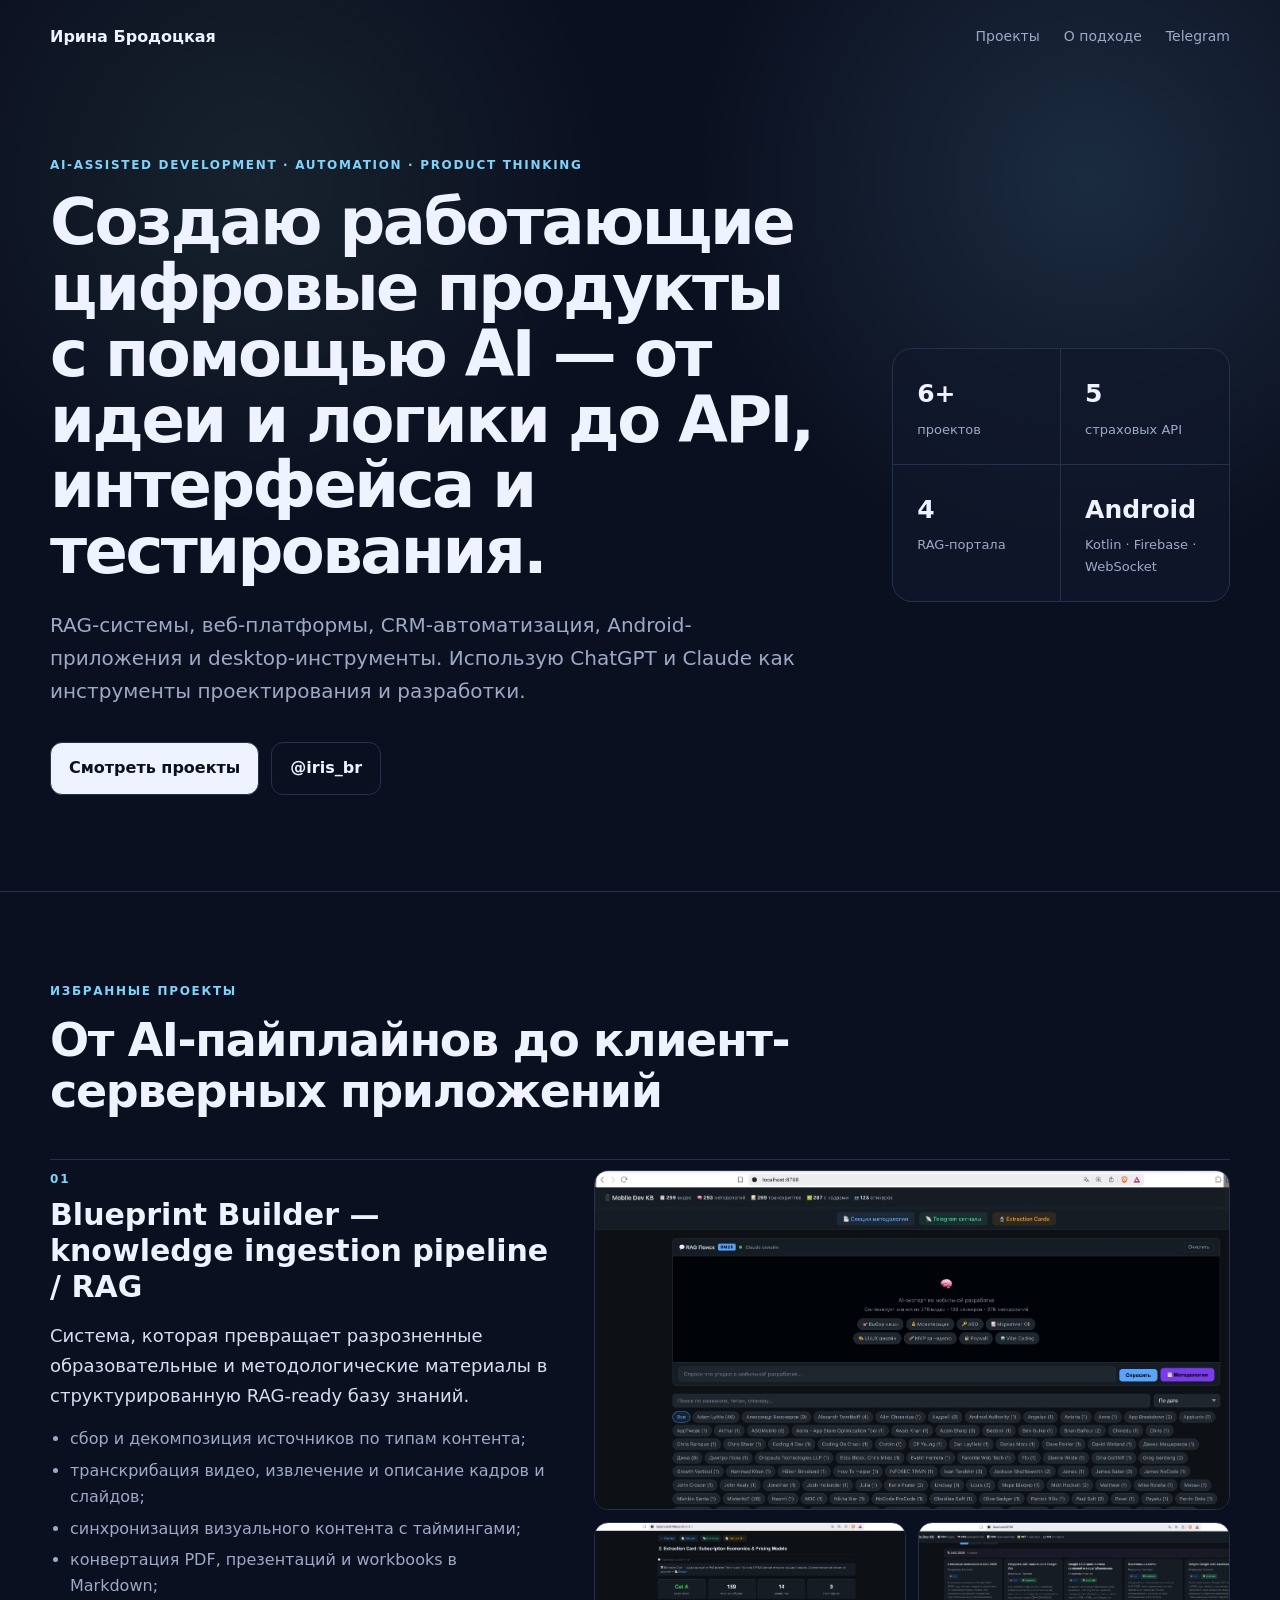
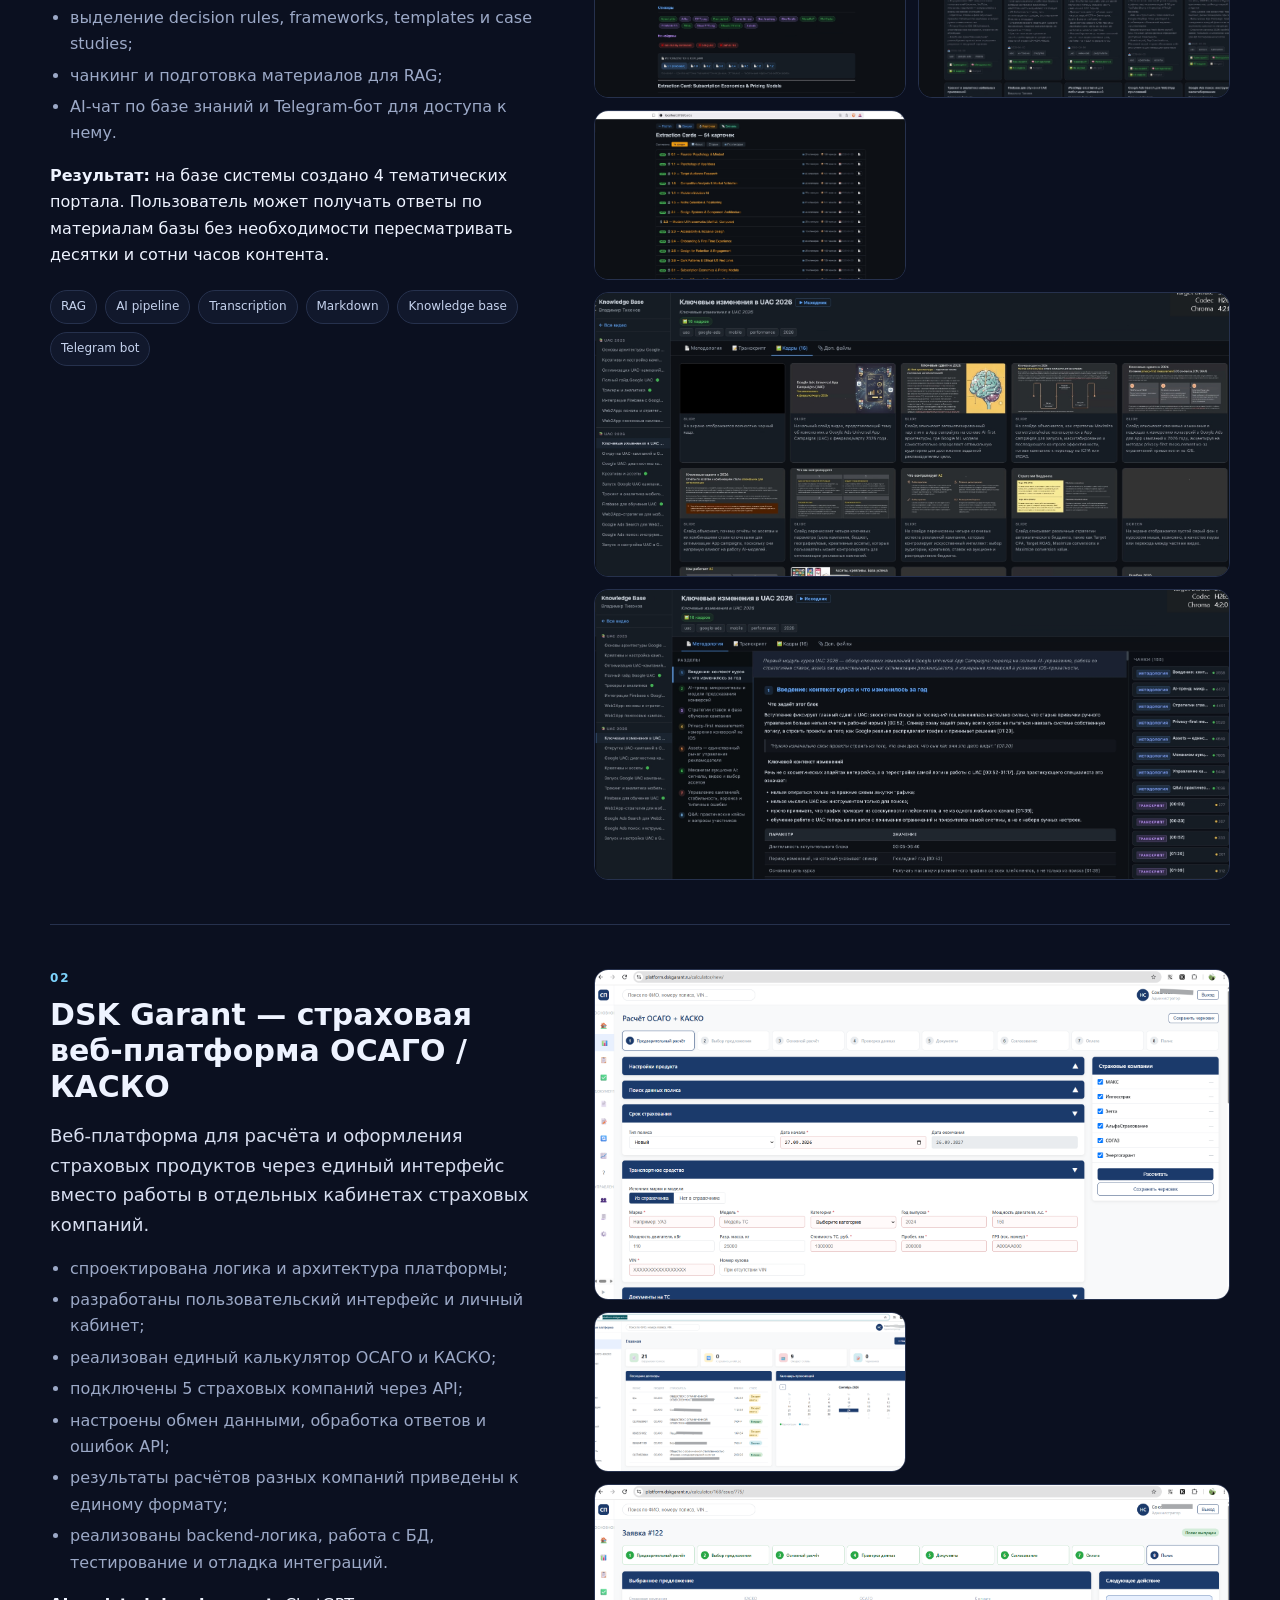
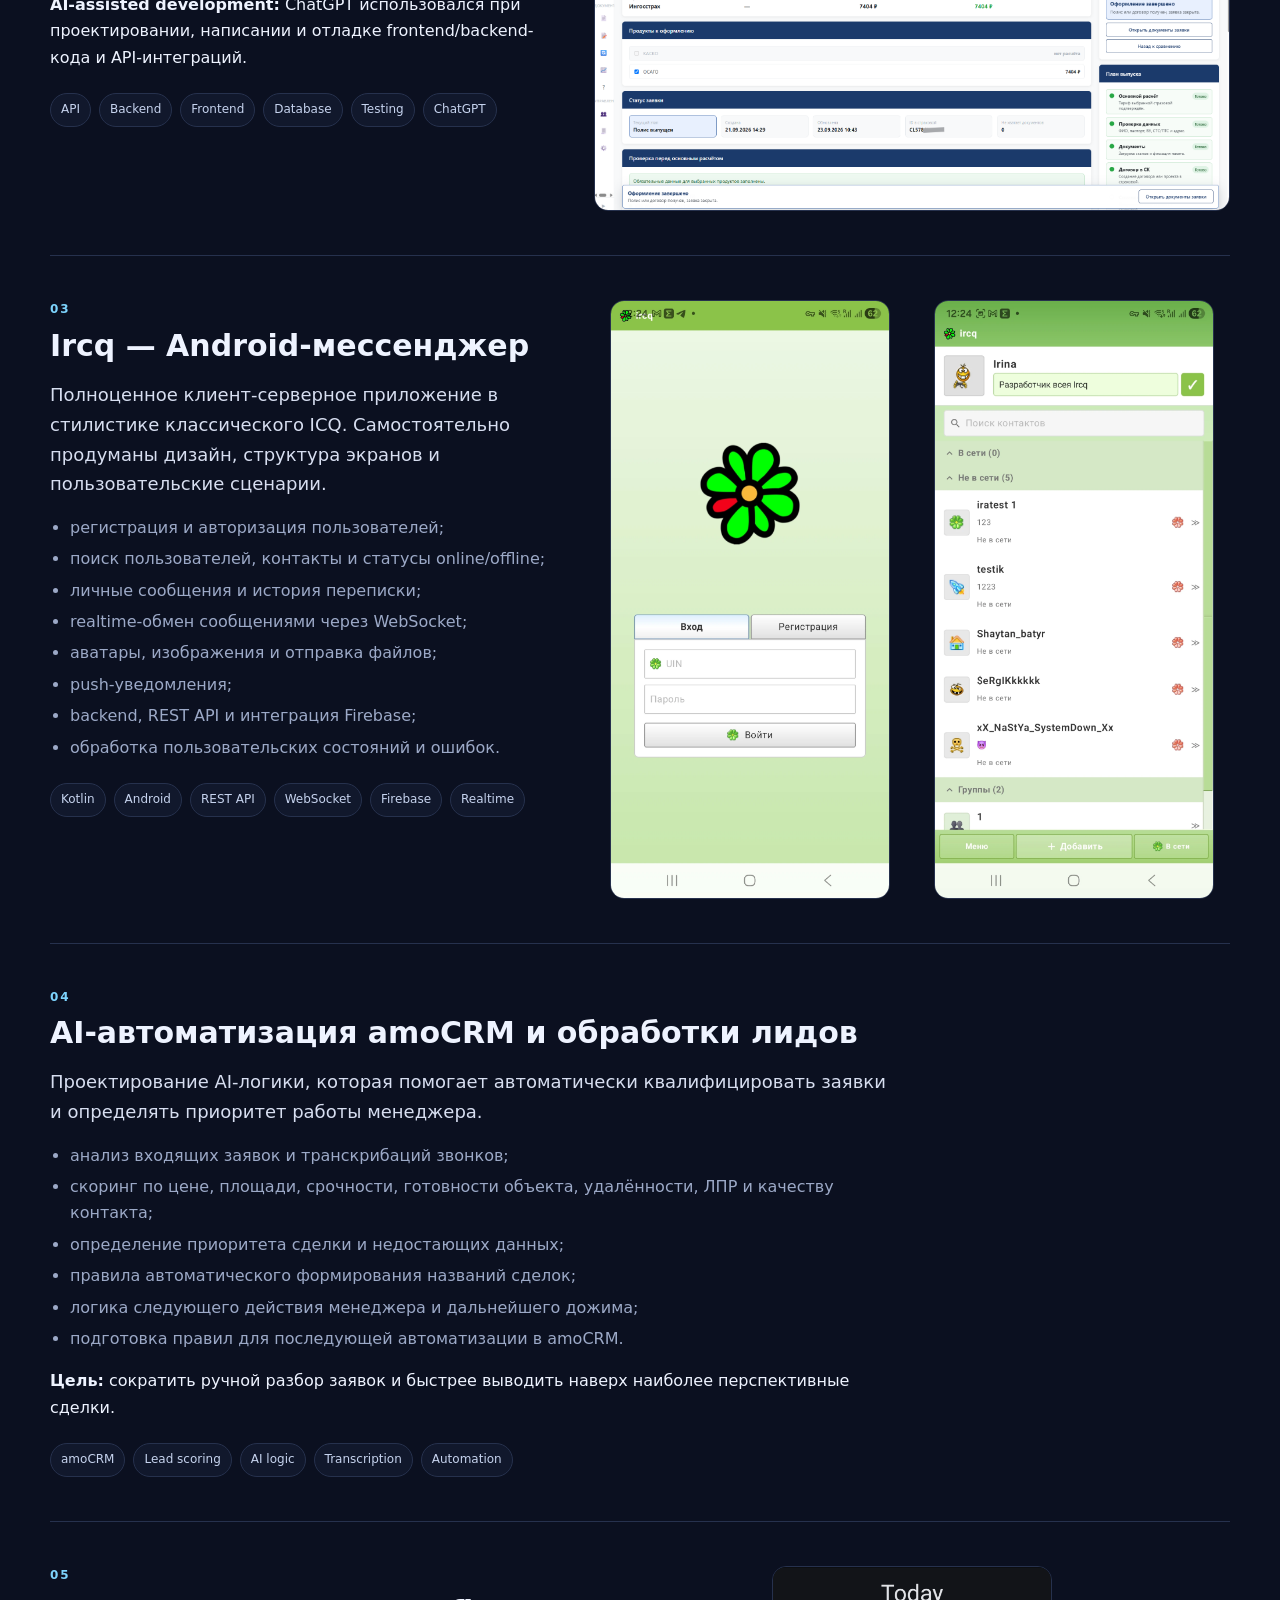
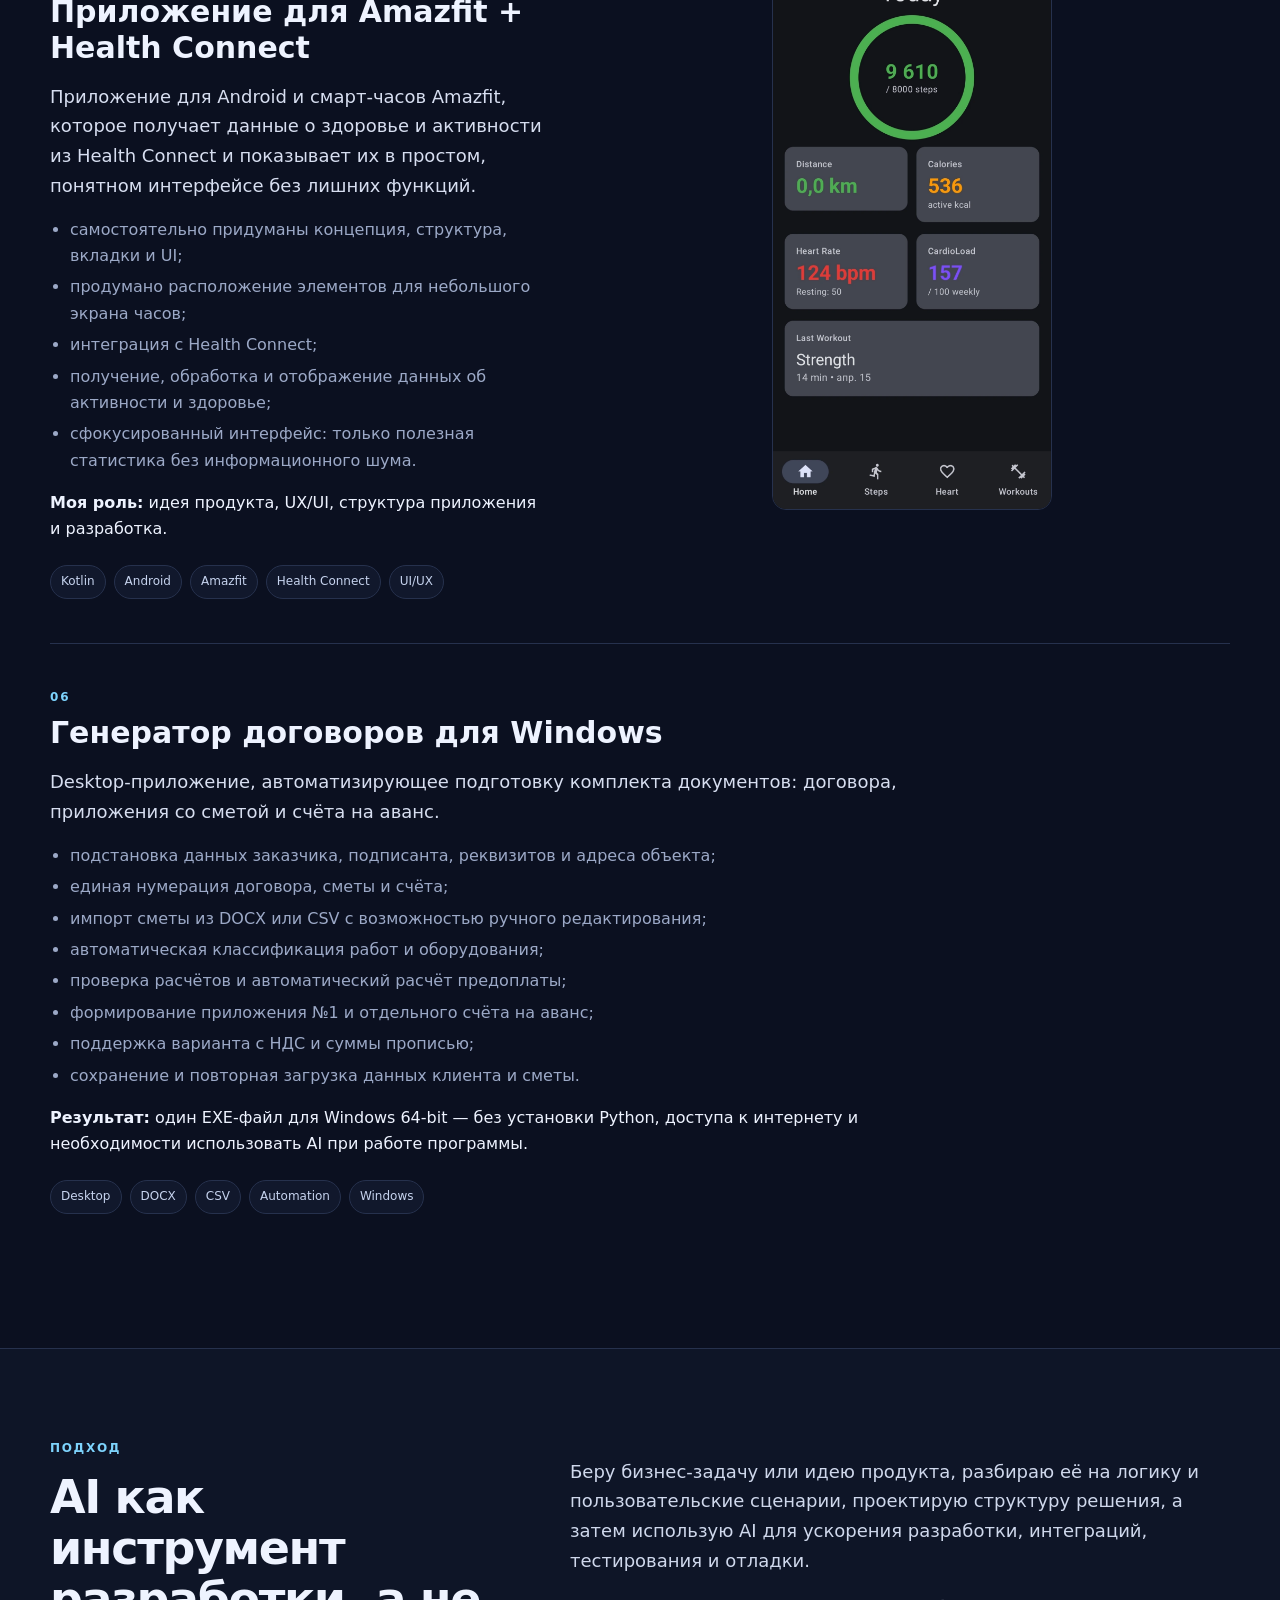
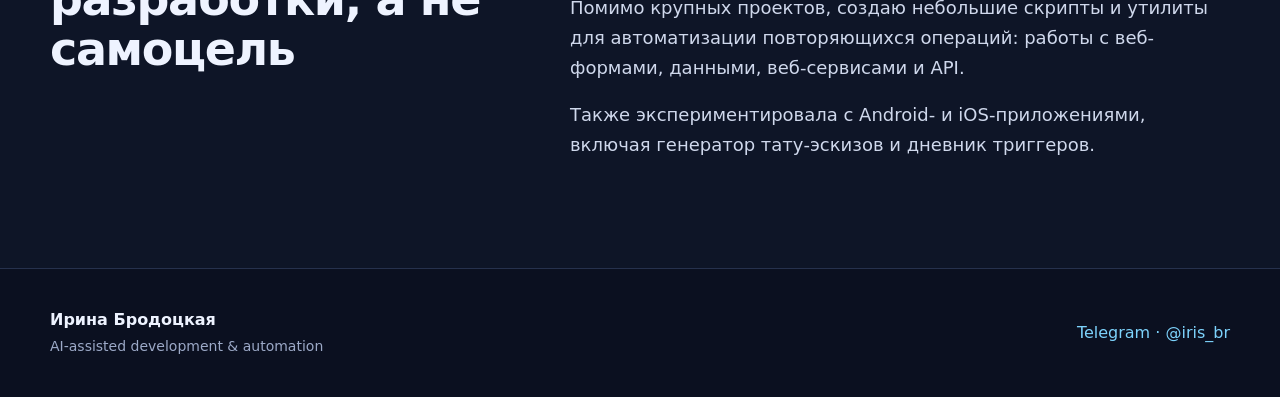
==== index.html @ db93c149 "Add new files" ====
<!doctype html>
<html lang="ru">
<head>
  <meta charset="utf-8" />
  <meta name="viewport" content="width=device-width, initial-scale=1" />
  <meta name="description" content="Портфолио Ирины Бродоцкой — AI-assisted development, RAG, API-интеграции, автоматизация, Android и web-разработка." />
  <title>Ирина Бродоцкая — AI-assisted development & automation</title>
  <link rel="stylesheet" href="styles.css" />
</head>
<body>
  <header class="hero" id="top">
    <nav class="nav container">
      <a class="brand" href="#top">Ирина Бродоцкая</a>
      <div class="nav-links">
        <a href="#projects">Проекты</a>
        <a href="#about">О подходе</a>
        <a href="https://t.me/iris_br" target="_blank" rel="noreferrer">Telegram</a>
      </div>
    </nav>

    <div class="container hero-grid">
      <div>
        <p class="eyebrow">AI-assisted development · automation · product thinking</p>
        <h1>Создаю работающие цифровые продукты с помощью AI — от идеи и логики до API, интерфейса и тестирования.</h1>
        <p class="lead">RAG-системы, веб-платформы, CRM-автоматизация, Android-приложения и desktop-инструменты. Использую ChatGPT и Claude как инструменты проектирования и разработки.</p>
        <div class="hero-actions">
          <a class="btn primary" href="#projects">Смотреть проекты</a>
          <a class="btn ghost" href="https://t.me/iris_br" target="_blank" rel="noreferrer">@iris_br</a>
        </div>
      </div>
      <aside class="hero-card">
        <div><strong>6+</strong><span>проектов</span></div>
        <div><strong>5</strong><span>страховых API</span></div>
        <div><strong>4</strong><span>RAG-портала</span></div>
        <div><strong>Android</strong><span>Kotlin · Firebase · WebSocket</span></div>
      </aside>
    </div>
  </header>

  <main>
    <section class="section container" id="projects">
      <div class="section-head">
        <p class="eyebrow">Избранные проекты</p>
        <h2>От AI-пайплайнов до клиент-серверных приложений</h2>
      </div>

      <article class="project featured">
        <div class="project-copy">
          <div class="project-num">01</div>
          <h3>Blueprint Builder — knowledge ingestion pipeline / RAG</h3>
          <p class="project-intro">Система, которая превращает разрозненные образовательные и методологические материалы в структурированную RAG-ready базу знаний.</p>
          <ul>
            <li>сбор и декомпозиция источников по типам контента;</li>
            <li>транскрибация видео, извлечение и описание кадров и слайдов;</li>
            <li>синхронизация визуального контента с таймингами;</li>
            <li>конвертация PDF, презентаций и workbooks в Markdown;</li>
            <li>выделение decision rules, frameworks, templates и case studies;</li>
            <li>чанкинг и подготовка материалов для RAG;</li>
            <li>AI-чат по базе знаний и Telegram-бот для доступа к нему.</li>
          </ul>
          <p><strong>Результат:</strong> на базе системы создано 4 тематических портала. Пользователь может получать ответы по материалам базы без необходимости пересматривать десятки и сотни часов контента.</p>
          <div class="tags"><span>RAG</span><span>AI pipeline</span><span>Transcription</span><span>Markdown</span><span>Knowledge base</span><span>Telegram bot</span></div>
        </div>
        <div class="gallery gallery-3">
          <button class="shot wide" data-src="assets/image1.png"><img src="assets/image1.png" alt="Интерфейс Blueprint Builder" /></button>
          <button class="shot" data-src="assets/image2.png"><img src="assets/image2.png" alt="Карточка извлечённой методологии" /></button>
          <button class="shot" data-src="assets/image4.png"><img src="assets/image4.png" alt="Структурированные карточки в портале" /></button>
          <button class="shot" data-src="assets/image7.png"><img src="assets/image7.png" alt="Список карточек знаний" /></button>
          <button class="shot wide" data-src="assets/image11.png"><img src="assets/image11.png" alt="Knowledge base portal" /></button>
          <button class="shot wide" data-src="assets/image12.png"><img src="assets/image12.png" alt="AI-чат и база знаний" /></button>
        </div>
      </article>

      <article class="project">
        <div class="project-copy">
          <div class="project-num">02</div>
          <h3>DSK Garant — страховая веб-платформа ОСАГО / КАСКО</h3>
          <p class="project-intro">Веб-платформа для расчёта и оформления страховых продуктов через единый интерфейс вместо работы в отдельных кабинетах страховых компаний.</p>
          <ul>
            <li>спроектирована логика и архитектура платформы;</li>
            <li>разработаны пользовательский интерфейс и личный кабинет;</li>
            <li>реализован единый калькулятор ОСАГО и КАСКО;</li>
            <li>подключены 5 страховых компаний через API;</li>
            <li>настроены обмен данными, обработка ответов и ошибок API;</li>
            <li>результаты расчётов разных компаний приведены к единому формату;</li>
            <li>реализованы backend-логика, работа с БД, тестирование и отладка интеграций.</li>
          </ul>
          <p><strong>AI-assisted development:</strong> ChatGPT использовался при проектировании, написании и отладке frontend/backend-кода и API-интеграций.</p>
          <div class="tags"><span>API</span><span>Backend</span><span>Frontend</span><span>Database</span><span>Testing</span><span>ChatGPT</span></div>
        </div>
        <div class="gallery">
          <button class="shot wide" data-src="assets/image5.png"><img src="assets/image5.png" alt="Интерфейс расчёта ОСАГО и КАСКО" /></button>
          <button class="shot" data-src="assets/image6.png"><img src="assets/image6.png" alt="Личный кабинет DSK Garant" /></button>
          <button class="shot wide" data-src="assets/image10.png"><img src="assets/image10.png" alt="Карточка расчёта страхования" /></button>
        </div>
      </article>

      <article class="project">
        <div class="project-copy">
          <div class="project-num">03</div>
          <h3>Ircq — Android-мессенджер</h3>
          <p class="project-intro">Полноценное клиент-серверное приложение в стилистике классического ICQ. Самостоятельно продуманы дизайн, структура экранов и пользовательские сценарии.</p>
          <ul>
            <li>регистрация и авторизация пользователей;</li>
            <li>поиск пользователей, контакты и статусы online/offline;</li>
            <li>личные сообщения и история переписки;</li>
            <li>realtime-обмен сообщениями через WebSocket;</li>
            <li>аватары, изображения и отправка файлов;</li>
            <li>push-уведомления;</li>
            <li>backend, REST API и интеграция Firebase;</li>
            <li>обработка пользовательских состояний и ошибок.</li>
          </ul>
          <div class="tags"><span>Kotlin</span><span>Android</span><span>REST API</span><span>WebSocket</span><span>Firebase</span><span>Realtime</span></div>
        </div>
        <div class="gallery phone-gallery">
          <button class="shot phone" data-src="assets/image3.png"><img src="assets/image3.png" alt="Экран авторизации Ircq" /></button>
          <button class="shot phone" data-src="assets/image9.png"><img src="assets/image9.png" alt="Контакты в Ircq" /></button>
        </div>
      </article>

      <article class="project no-media">
        <div class="project-copy">
          <div class="project-num">04</div>
          <h3>AI-автоматизация amoCRM и обработки лидов</h3>
          <p class="project-intro">Проектирование AI-логики, которая помогает автоматически квалифицировать заявки и определять приоритет работы менеджера.</p>
          <ul>
            <li>анализ входящих заявок и транскрибаций звонков;</li>
            <li>скоринг по цене, площади, срочности, готовности объекта, удалённости, ЛПР и качеству контакта;</li>
            <li>определение приоритета сделки и недостающих данных;</li>
            <li>правила автоматического формирования названий сделок;</li>
            <li>логика следующего действия менеджера и дальнейшего дожима;</li>
            <li>подготовка правил для последующей автоматизации в amoCRM.</li>
          </ul>
          <p><strong>Цель:</strong> сократить ручной разбор заявок и быстрее выводить наверх наиболее перспективные сделки.</p>
          <div class="tags"><span>amoCRM</span><span>Lead scoring</span><span>AI logic</span><span>Transcription</span><span>Automation</span></div>
        </div>
      </article>

      <article class="project">
        <div class="project-copy">
          <div class="project-num">05</div>
          <h3>Приложение для Amazfit + Health Connect</h3>
          <p class="project-intro">Приложение для Android и смарт-часов Amazfit, которое получает данные о здоровье и активности из Health Connect и показывает их в простом, понятном интерфейсе без лишних функций.</p>
          <ul>
            <li>самостоятельно придуманы концепция, структура, вкладки и UI;</li>
            <li>продумано расположение элементов для небольшого экрана часов;</li>
            <li>интеграция с Health Connect;</li>
            <li>получение, обработка и отображение данных об активности и здоровье;</li>
            <li>сфокусированный интерфейс: только полезная статистика без информационного шума.</li>
          </ul>
          <p><strong>Моя роль:</strong> идея продукта, UX/UI, структура приложения и разработка.</p>
          <div class="tags"><span>Kotlin</span><span>Android</span><span>Amazfit</span><span>Health Connect</span><span>UI/UX</span></div>
        </div>
        <div class="gallery phone-gallery single-phone">
          <button class="shot phone" data-src="assets/image8.png"><img src="assets/image8.png" alt="Экран статистики приложения для Amazfit" /></button>
        </div>
      </article>

      <article class="project no-media">
        <div class="project-copy">
          <div class="project-num">06</div>
          <h3>Генератор договоров для Windows</h3>
          <p class="project-intro">Desktop-приложение, автоматизирующее подготовку комплекта документов: договора, приложения со сметой и счёта на аванс.</p>
          <ul>
            <li>подстановка данных заказчика, подписанта, реквизитов и адреса объекта;</li>
            <li>единая нумерация договора, сметы и счёта;</li>
            <li>импорт сметы из DOCX или CSV с возможностью ручного редактирования;</li>
            <li>автоматическая классификация работ и оборудования;</li>
            <li>проверка расчётов и автоматический расчёт предоплаты;</li>
            <li>формирование приложения №1 и отдельного счёта на аванс;</li>
            <li>поддержка варианта с НДС и суммы прописью;</li>
            <li>сохранение и повторная загрузка данных клиента и сметы.</li>
          </ul>
          <p><strong>Результат:</strong> один EXE-файл для Windows 64-bit — без установки Python, доступа к интернету и необходимости использовать AI при работе программы.</p>
          <div class="tags"><span>Desktop</span><span>DOCX</span><span>CSV</span><span>Automation</span><span>Windows</span></div>
        </div>
      </article>
    </section>

    <section class="section muted" id="about">
      <div class="container about-grid">
        <div>
          <p class="eyebrow">Подход</p>
          <h2>AI как инструмент разработки, а не самоцель</h2>
        </div>
        <div class="about-copy">
          <p>Беру бизнес-задачу или идею продукта, разбираю её на логику и пользовательские сценарии, проектирую структуру решения, а затем использую AI для ускорения разработки, интеграций, тестирования и отладки.</p>
          <p>Помимо крупных проектов, создаю небольшие скрипты и утилиты для автоматизации повторяющихся операций: работы с веб-формами, данными, веб-сервисами и API.</p>
          <p>Также экспериментировала с Android- и iOS-приложениями, включая генератор тату-эскизов и дневник триггеров.</p>
        </div>
      </div>
    </section>
  </main>

  <footer class="footer">
    <div class="container footer-row">
      <div><strong>Ирина Бродоцкая</strong><br><span>AI-assisted development & automation</span></div>
      <a href="https://t.me/iris_br" target="_blank" rel="noreferrer">Telegram · @iris_br</a>
    </div>
  </footer>

  <dialog id="lightbox" class="lightbox">
    <button class="lightbox-close" aria-label="Закрыть">×</button>
    <img src="" alt="Увеличенный скриншот" />
  </dialog>

  <script src="script.js"></script>
</body>
</html>
---- styles.css ----
:root{
  --bg:#0b1020;
  --panel:#11182c;
  --panel2:#151e35;
  --text:#eef3ff;
  --muted:#9ca9c7;
  --line:#26314d;
  --accent:#7dd3fc;
  --accent2:#a7f3d0;
  --max:1180px;
}
*{box-sizing:border-box}
html{scroll-behavior:smooth}
body{margin:0;font-family:Inter,ui-sans-serif,system-ui,-apple-system,BlinkMacSystemFont,"Segoe UI",sans-serif;background:var(--bg);color:var(--text);line-height:1.65}
a{color:inherit;text-decoration:none}
img{display:block;max-width:100%}
.container{width:min(var(--max),calc(100% - 40px));margin:auto}
.hero{background:radial-gradient(circle at 85% 20%,rgba(125,211,252,.14),transparent 30%),radial-gradient(circle at 20% 20%,rgba(167,243,208,.08),transparent 28%),var(--bg);border-bottom:1px solid var(--line)}
.nav{height:74px;display:flex;align-items:center;justify-content:space-between}.brand{font-weight:800}.nav-links{display:flex;gap:24px;color:var(--muted);font-size:14px}.nav-links a:hover{color:var(--text)}
.hero-grid{display:grid;grid-template-columns:1.6fr .7fr;gap:70px;align-items:center;padding:82px 0 96px}.eyebrow{text-transform:uppercase;letter-spacing:.14em;font-size:12px;font-weight:800;color:var(--accent);margin:0 0 14px}.hero h1{font-size:clamp(38px,5vw,66px);line-height:1.03;letter-spacing:-.04em;margin:0 0 24px;max-width:980px}.lead{font-size:20px;color:var(--muted);max-width:820px;margin:0}.hero-actions{display:flex;gap:12px;margin-top:34px}.btn{display:inline-flex;align-items:center;justify-content:center;border:1px solid var(--line);padding:12px 18px;border-radius:12px;font-weight:700}.btn.primary{background:var(--text);color:var(--bg)}.btn.ghost:hover{background:var(--panel)}
.hero-card{display:grid;grid-template-columns:1fr 1fr;border:1px solid var(--line);background:rgba(17,24,44,.7);border-radius:20px;overflow:hidden}.hero-card div{padding:24px;border-right:1px solid var(--line);border-bottom:1px solid var(--line)}.hero-card div:nth-child(2n){border-right:0}.hero-card div:nth-child(n+3){border-bottom:0}.hero-card strong{display:block;font-size:25px}.hero-card span{display:block;color:var(--muted);font-size:13px;margin-top:4px}
.section{padding:90px 0}.section-head{max-width:760px;margin-bottom:42px}.section h2{font-size:clamp(31px,4vw,46px);line-height:1.1;letter-spacing:-.03em;margin:0}.project{display:grid;grid-template-columns:.88fr 1.12fr;gap:44px;padding:44px 0;border-top:1px solid var(--line)}.project.featured{padding-top:10px}.project.no-media{grid-template-columns:1fr}.project.no-media .project-copy{max-width:850px}.project-num{font-size:12px;color:var(--accent);font-weight:800;letter-spacing:.16em}.project h3{font-size:30px;line-height:1.2;margin:8px 0 16px}.project-intro{font-size:18px;color:#d7def0}.project p{margin:14px 0}.project ul{padding-left:20px;color:var(--muted)}.project li{margin:5px 0}.tags{display:flex;gap:8px;flex-wrap:wrap;margin-top:22px}.tags span{font-size:12px;color:#c6d3ee;border:1px solid var(--line);background:var(--panel);border-radius:999px;padding:6px 10px}
.gallery{display:grid;grid-template-columns:1fr 1fr;gap:12px;align-content:start}.gallery-3{grid-template-columns:repeat(2,1fr)}.shot{border:1px solid var(--line);background:#080c18;padding:0;border-radius:14px;overflow:hidden;cursor:zoom-in;min-height:160px}.shot img{width:100%;height:100%;object-fit:cover;transition:transform .25s ease}.shot:hover img{transform:scale(1.015)}.shot.wide{grid-column:span 2}.phone-gallery{grid-template-columns:1fr 1fr;justify-items:center}.shot.phone{width:min(100%,280px);min-height:420px;background:#0a0f1c}.shot.phone img{object-fit:contain;height:100%}.single-phone{grid-template-columns:1fr}
.muted{background:#0e1527;border-top:1px solid var(--line);border-bottom:1px solid var(--line)}.about-grid{display:grid;grid-template-columns:.8fr 1.2fr;gap:80px}.about-copy{font-size:18px;color:#cfd8ec}.footer{padding:38px 0}.footer-row{display:flex;justify-content:space-between;gap:20px;align-items:center}.footer span{color:var(--muted);font-size:14px}.footer a{color:var(--accent)}
.lightbox{width:min(94vw,1400px);height:min(92vh,900px);padding:0;border:0;border-radius:16px;background:#050811;box-shadow:0 30px 100px #000}.lightbox::backdrop{background:rgba(0,0,0,.82)}.lightbox img{width:100%;height:100%;object-fit:contain}.lightbox-close{position:absolute;right:12px;top:10px;width:42px;height:42px;border:0;border-radius:50%;background:rgba(10,15,28,.8);color:white;font-size:28px;cursor:pointer}
@media (max-width:900px){.hero-grid,.project,.about-grid{grid-template-columns:1fr}.hero-grid{gap:36px;padding:58px 0 72px}.hero-card{max-width:560px}.project{gap:28px}.gallery{order:2}.about-grid{gap:24px}.nav-links a:not(:last-child){display:none}}
@media (max-width:600px){.container{width:min(var(--max),calc(100% - 26px))}.hero h1{font-size:39px}.lead{font-size:17px}.hero-card{grid-template-columns:1fr 1fr}.hero-card div{padding:17px}.section{padding:64px 0}.project{padding:34px 0}.project h3{font-size:25px}.gallery,.gallery-3{grid-template-columns:1fr}.shot.wide{grid-column:span 1}.phone-gallery{grid-template-columns:1fr}.footer-row{align-items:flex-start;flex-direction:column}.nav{height:64px}}
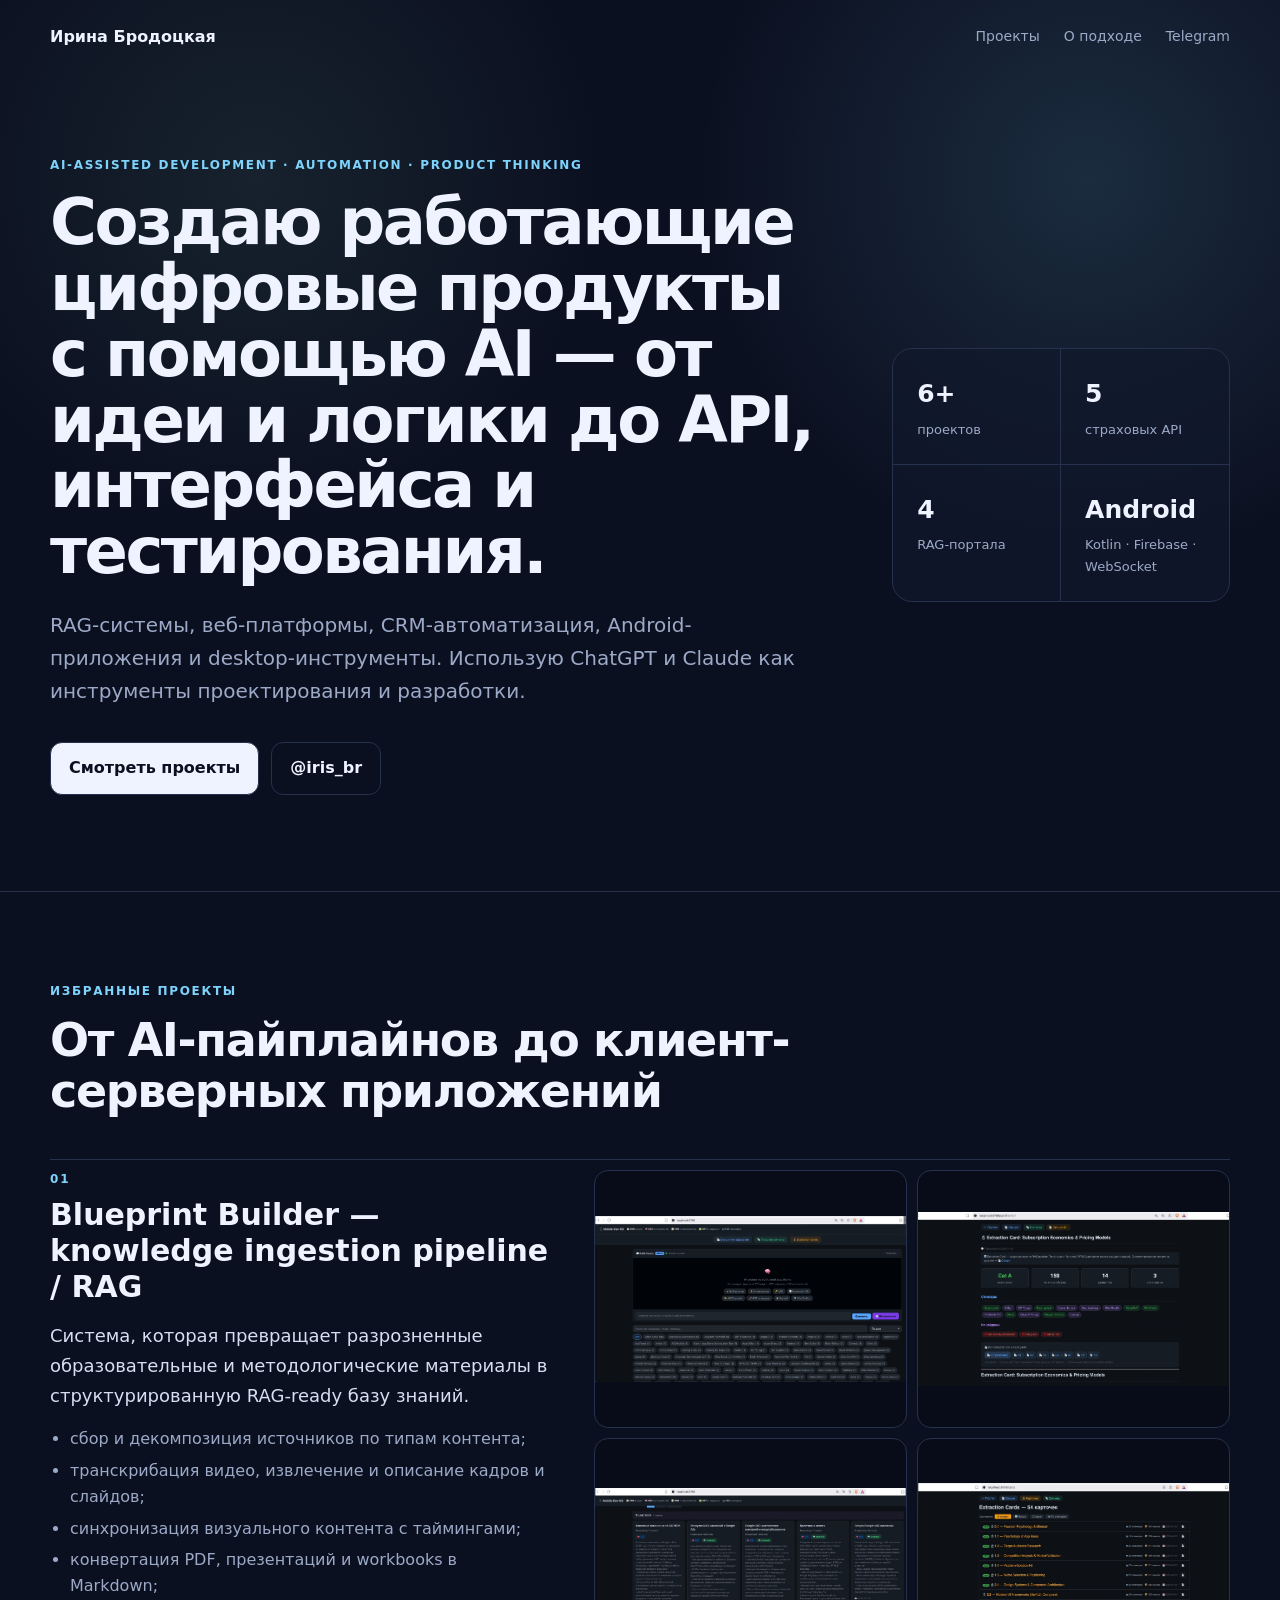
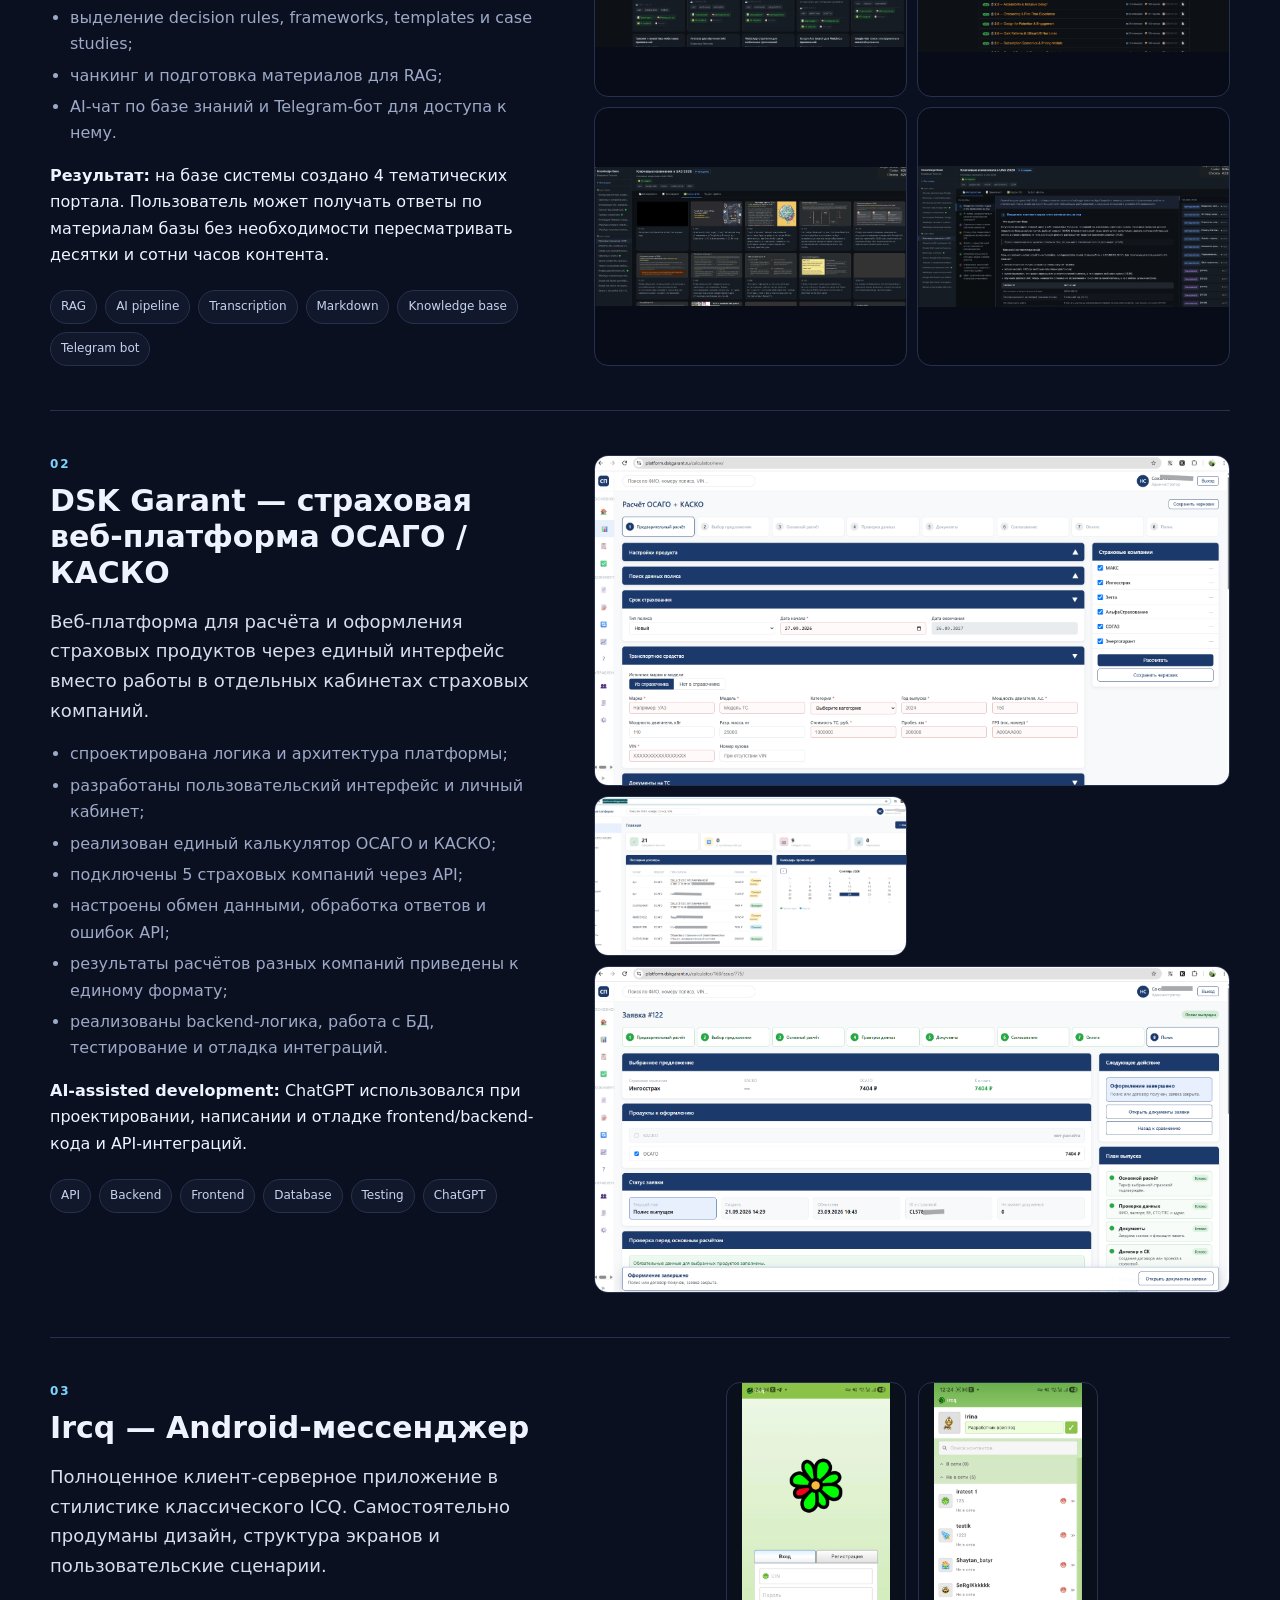
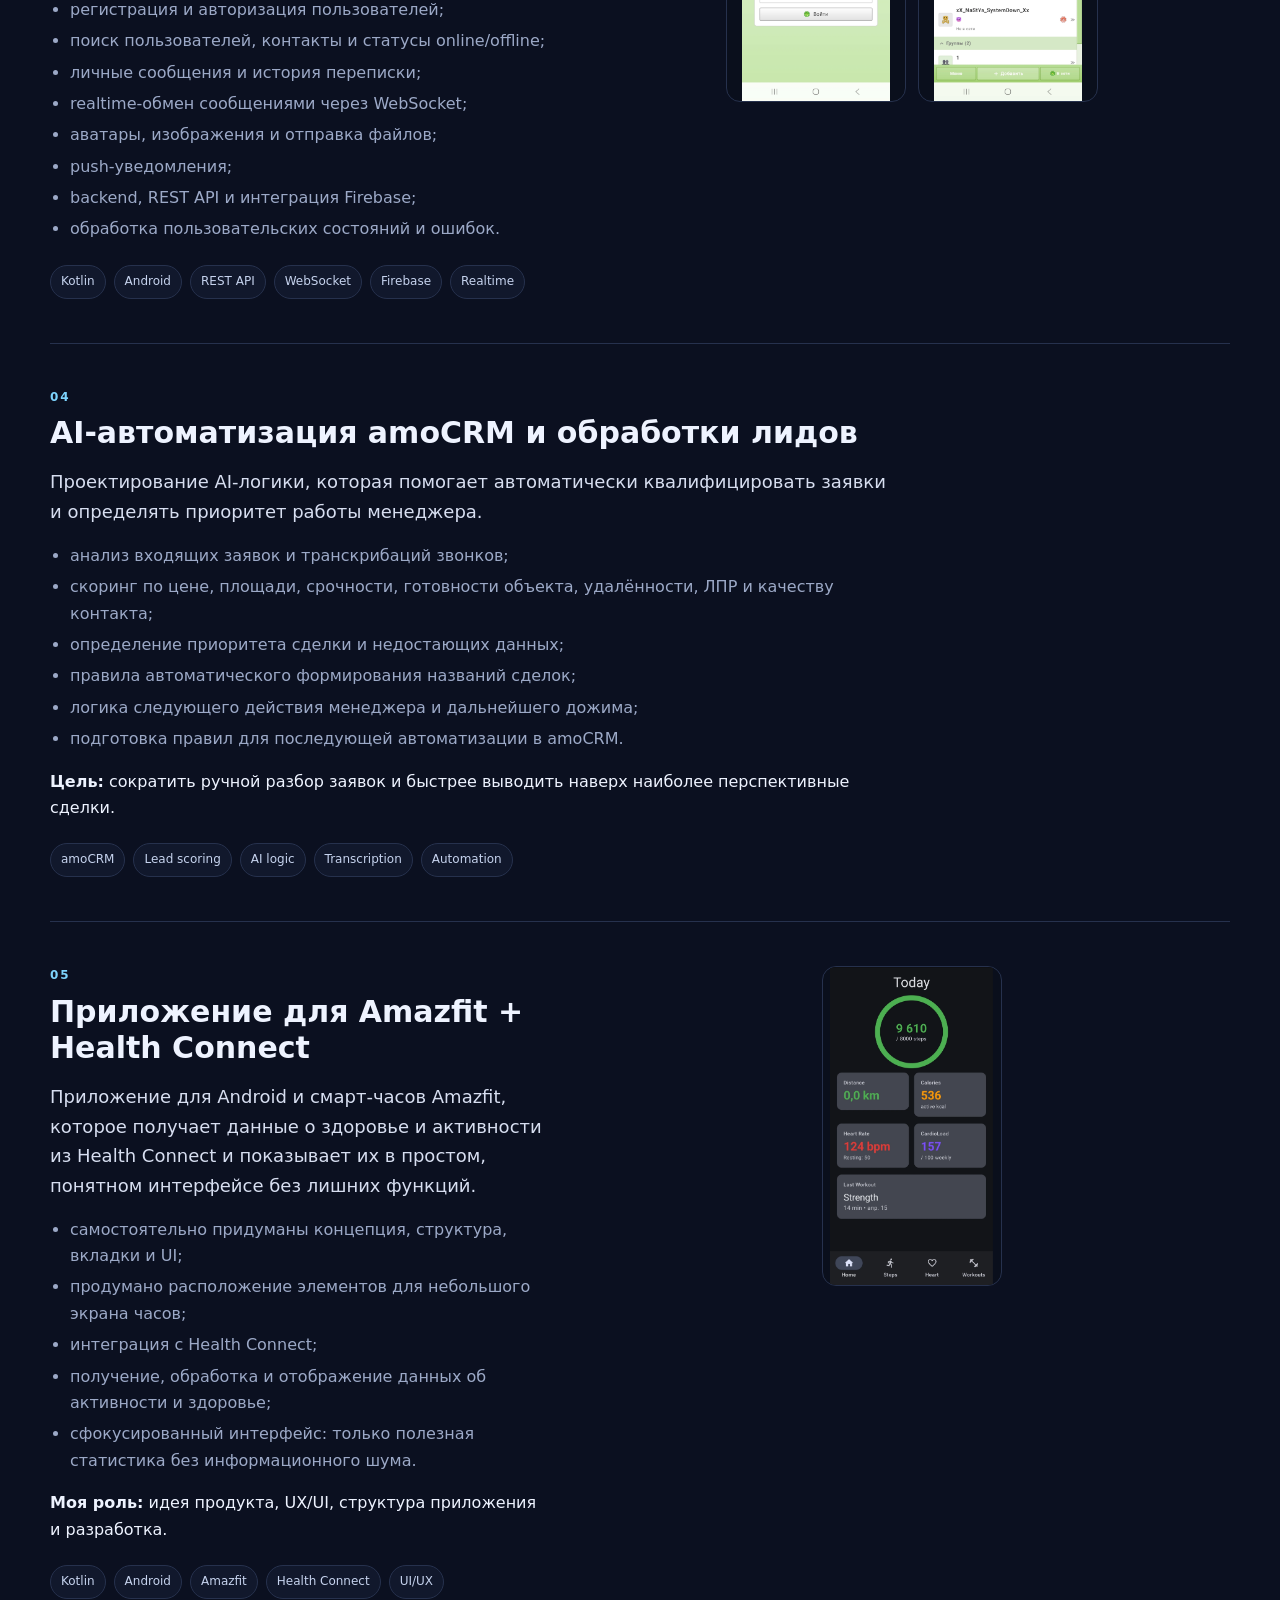
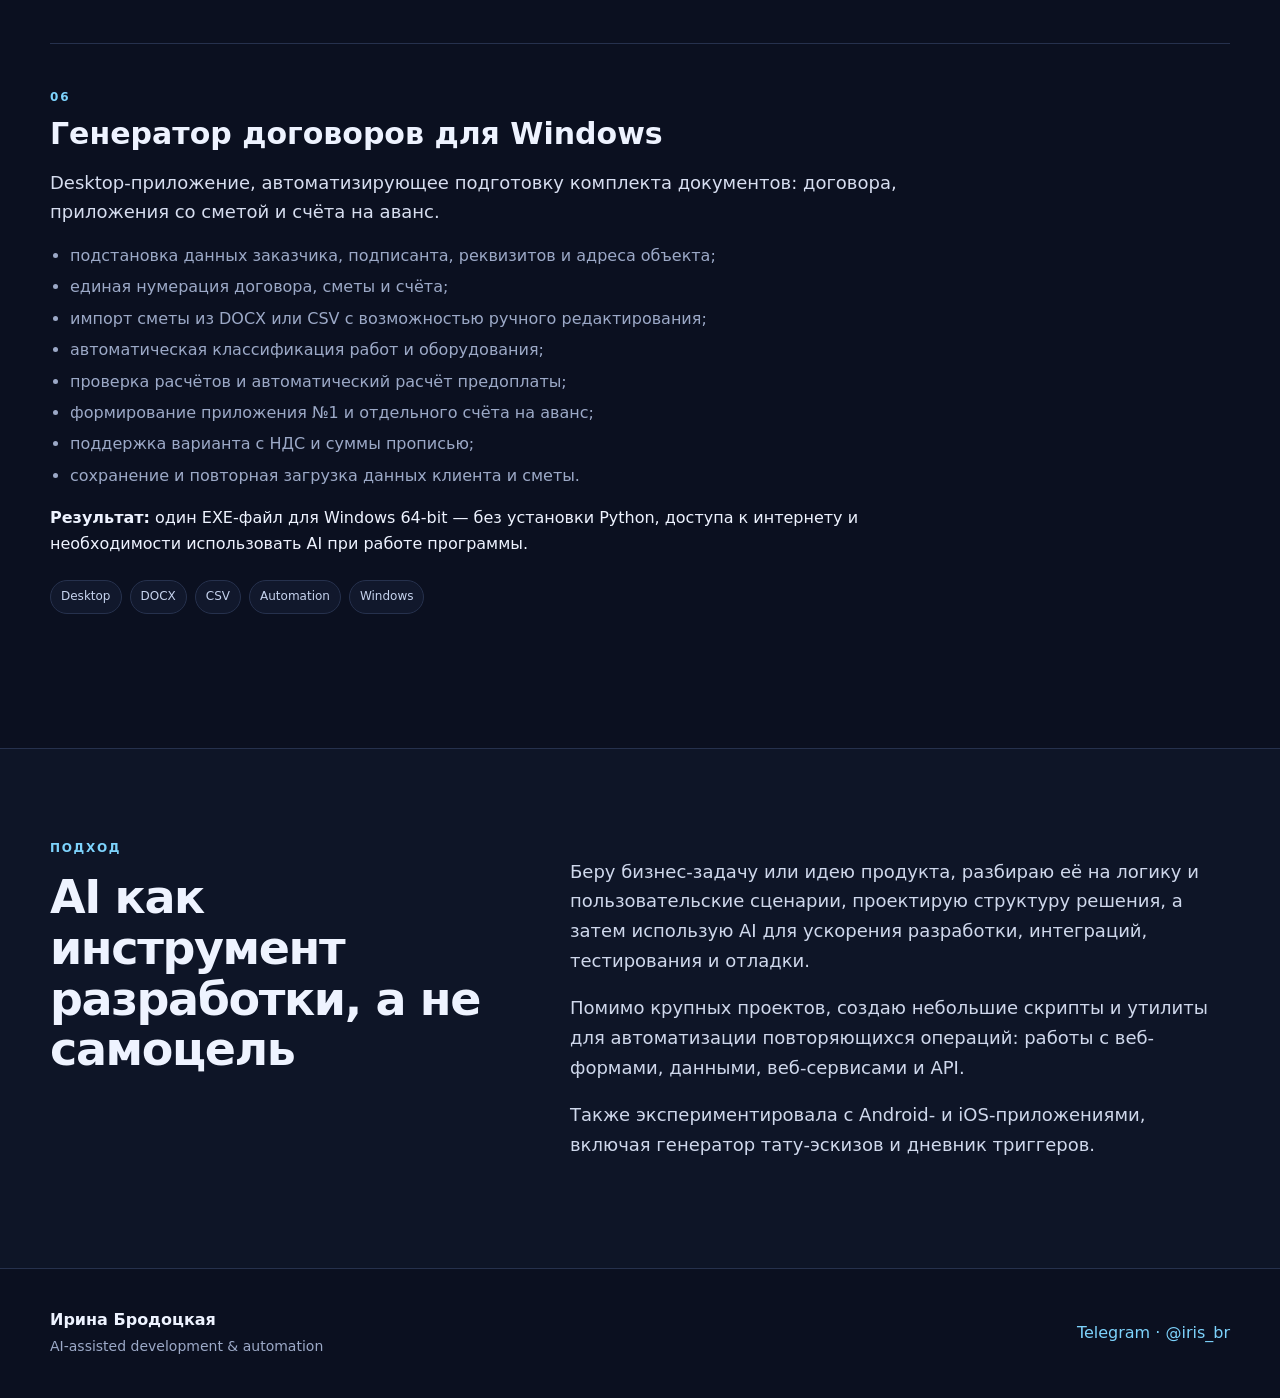
==== commit 89925e42: "Update index.html" ====
--- a/index.html
+++ b/index.html
@@ -88,7 +88,7 @@
           <p><strong>AI-assisted development:</strong> ChatGPT использовался при проектировании, написании и отладке frontend/backend-кода и API-интеграций.</p>
           <div class="tags"><span>API</span><span>Backend</span><span>Frontend</span><span>Database</span><span>Testing</span><span>ChatGPT</span></div>
         </div>
-        <div class="gallery">
+        <div class="gallery dsk-gallery">
           <button class="shot wide" data-src="assets/image5.png"><img src="assets/image5.png" alt="Интерфейс расчёта ОСАГО и КАСКО" /></button>
           <button class="shot" data-src="assets/image6.png"><img src="assets/image6.png" alt="Личный кабинет DSK Garant" /></button>
           <button class="shot wide" data-src="assets/image10.png"><img src="assets/image10.png" alt="Карточка расчёта страхования" /></button>
--- a/styles.css
+++ b/styles.css
@@ -25,3 +25,52 @@
 .lightbox{width:min(94vw,1400px);height:min(92vh,900px);padding:0;border:0;border-radius:16px;background:#050811;box-shadow:0 30px 100px #000}.lightbox::backdrop{background:rgba(0,0,0,.82)}.lightbox img{width:100%;height:100%;object-fit:contain}.lightbox-close{position:absolute;right:12px;top:10px;width:42px;height:42px;border:0;border-radius:50%;background:rgba(10,15,28,.8);color:white;font-size:28px;cursor:pointer}
 @media (max-width:900px){.hero-grid,.project,.about-grid{grid-template-columns:1fr}.hero-grid{gap:36px;padding:58px 0 72px}.hero-card{max-width:560px}.project{gap:28px}.gallery{order:2}.about-grid{gap:24px}.nav-links a:not(:last-child){display:none}}
 @media (max-width:600px){.container{width:min(var(--max),calc(100% - 26px))}.hero h1{font-size:39px}.lead{font-size:17px}.hero-card{grid-template-columns:1fr 1fr}.hero-card div{padding:17px}.section{padding:64px 0}.project{padding:34px 0}.project h3{font-size:25px}.gallery,.gallery-3{grid-template-columns:1fr}.shot.wide{grid-column:span 1}.phone-gallery{grid-template-columns:1fr}.footer-row{align-items:flex-start;flex-direction:column}.nav{height:64px}}
+/* Галерея Blueprint — заполняет высоту блока без пустоты снизу */
+@media (min-width: 901px) {
+
+  .project.featured .gallery-3 {
+    grid-template-columns: repeat(2, minmax(0, 1fr));
+    grid-template-rows: repeat(3, 1fr);
+    gap: 10px;
+
+    align-self: stretch;
+    align-content: stretch;
+  }
+
+  .project.featured .gallery-3 .shot,
+  .project.featured .gallery-3 .shot.wide {
+    grid-column: span 1;
+    height: auto;
+    min-height: 0;
+  }
+
+  .project.featured .gallery-3 .shot img {
+    width: 100%;
+    height: 100%;
+    object-fit: contain;
+  }
+
+
+  /* Остальные обычные галереи */
+  .gallery:not(.gallery-3):not(.phone-gallery) {
+    grid-template-columns: repeat(2, minmax(0, 1fr));
+    gap: 10px;
+  }
+
+
+  /* Мобильные приложения */
+  .phone-gallery {
+    grid-template-columns: repeat(2, 180px);
+    justify-content: center;
+  }
+
+  .phone-gallery .shot.phone {
+    width: 180px;
+    height: 320px;
+    min-height: 0;
+  }
+
+  .single-phone {
+    grid-template-columns: 180px;
+  }
+}
